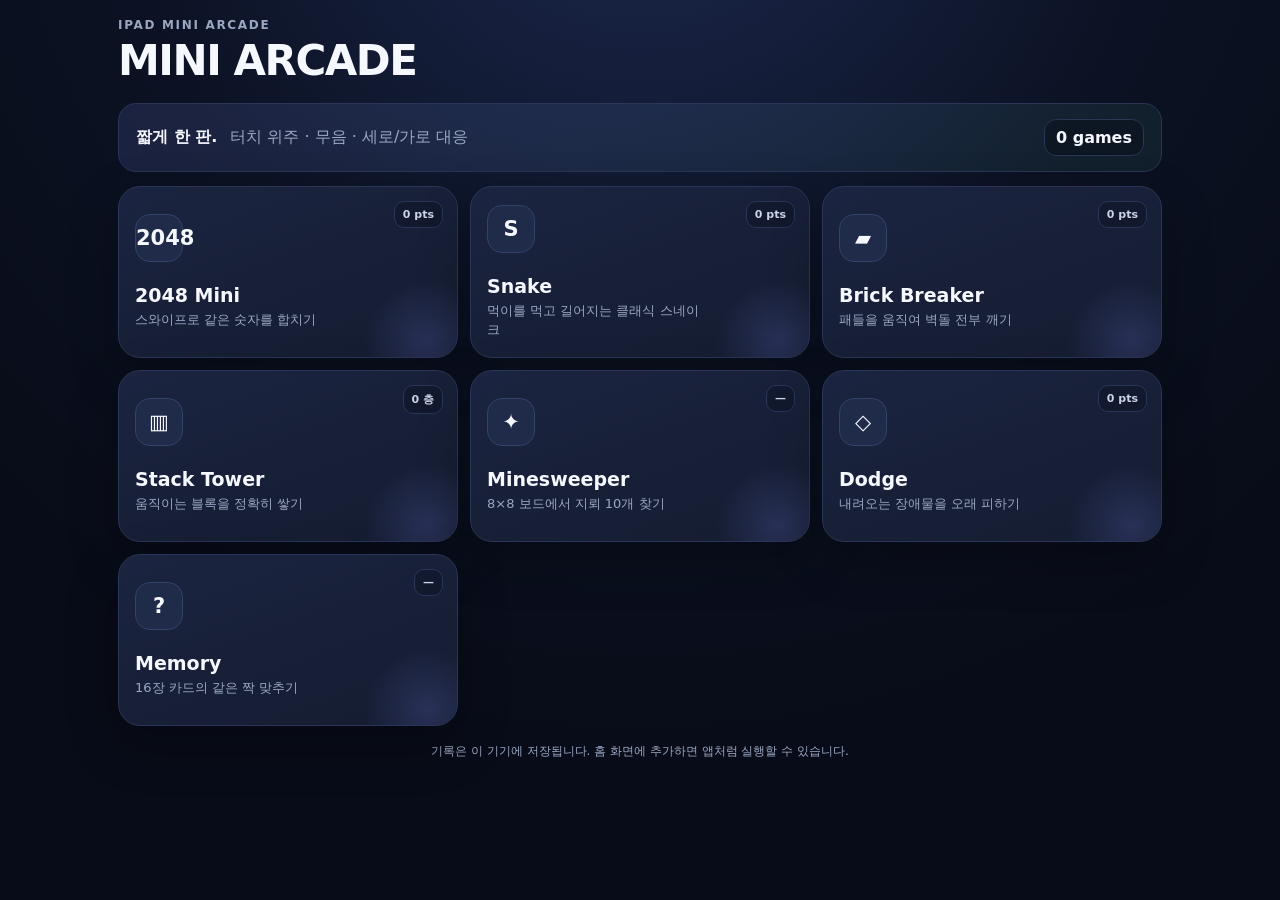
==== index.html @ ba488bd4 "Add files via upload" ====
<!DOCTYPE html>
<html lang="ko">
<head>
  <meta charset="UTF-8" />
  <meta name="viewport" content="width=device-width,initial-scale=1,viewport-fit=cover,user-scalable=no" />
  <meta name="theme-color" content="#0b1020" />
  <meta name="apple-mobile-web-app-capable" content="yes" />
  <meta name="apple-mobile-web-app-status-bar-style" content="black-translucent" />
  <meta name="apple-mobile-web-app-title" content="Mini Arcade" />
  <title>Mini Arcade</title>
  <link rel="manifest" href="manifest.webmanifest" />
  <link rel="icon" href="icon.svg" type="image/svg+xml" />
  <link rel="stylesheet" href="styles.css" />
</head>
<body>
  <main id="app" class="app-shell">
    <header class="topbar">
      <div>
        <p class="eyebrow">IPAD MINI ARCADE</p>
        <h1 id="screenTitle">MINI ARCADE</h1>
      </div>
      <div class="top-actions">
        <button id="pauseBtn" class="icon-btn hidden" type="button" aria-label="일시정지">Ⅱ</button>
        <button id="homeBtn" class="icon-btn hidden" type="button" aria-label="게임 선택으로 돌아가기">⌂</button>
      </div>
    </header>

    <section id="homeScreen" class="screen active" aria-labelledby="screenTitle">
      <div class="intro-panel">
        <div>
          <strong>짧게 한 판.</strong>
          <span>터치 위주 · 무음 · 세로/가로 대응</span>
        </div>
        <div class="session-badge"><span id="playedCount">0</span> games</div>
      </div>
      <div id="gameGrid" class="game-grid"></div>
      <p class="home-note">기록은 이 기기에 저장됩니다. 홈 화면에 추가하면 앱처럼 실행할 수 있습니다.</p>
    </section>

    <section id="gameScreen" class="screen" aria-live="polite">
      <div class="game-head">
        <div>
          <p id="gameKicker" class="eyebrow"></p>
          <h2 id="gameName"></h2>
          <p id="gameHelp" class="game-help"></p>
        </div>
        <div id="gameStats" class="stats"></div>
      </div>
      <div id="gameStage" class="game-stage"></div>
    </section>
  </main>

  <div id="toast" class="toast" role="status" aria-live="polite"></div>
  <script src="app.js" defer></script>
</body>
</html>
---- styles.css ----
:root{
  --bg:#080c18;
  --bg2:#11172a;
  --card:#151c31;
  --card2:#1b2440;
  --line:#2a3557;
  --text:#f6f8ff;
  --muted:#9aa7c2;
  --accent:#7f8cff;
  --accent2:#5ce0b4;
  --danger:#ff6f8e;
  --warn:#ffd166;
  --safe-top:max(18px,env(safe-area-inset-top));
  --safe-bottom:max(18px,env(safe-area-inset-bottom));
  --shadow:0 18px 50px rgba(0,0,0,.28);
}
*{box-sizing:border-box;-webkit-tap-highlight-color:transparent}
html,body{margin:0;min-height:100%;background:radial-gradient(circle at 50% -20%,#1d2a51 0,#0c1223 42%,var(--bg) 75%);color:var(--text);font-family:-apple-system,BlinkMacSystemFont,"SF Pro Display","Pretendard","Noto Sans KR",system-ui,sans-serif;overscroll-behavior:none}
body{min-height:100svh;touch-action:manipulation}
button{font:inherit;color:inherit;border:0}
button:focus-visible{outline:3px solid #c5cbff;outline-offset:3px}
.hidden{display:none!important}
.app-shell{width:min(1100px,100%);margin:0 auto;padding:var(--safe-top) clamp(14px,3vw,28px) var(--safe-bottom)}
.topbar{display:flex;align-items:center;justify-content:space-between;gap:18px;margin-bottom:18px}
.eyebrow{margin:0 0 4px;color:var(--muted);font-size:12px;font-weight:800;letter-spacing:.14em}
h1,h2{margin:0;letter-spacing:-.035em} h1{font-size:clamp(28px,4vw,42px)} h2{font-size:clamp(26px,4vw,38px)}
.top-actions{display:flex;gap:9px}.icon-btn{width:48px;height:48px;border:1px solid var(--line);border-radius:15px;background:rgba(21,28,49,.92);font-weight:900;font-size:20px;box-shadow:var(--shadow)}
.screen{display:none}.screen.active{display:block}
.intro-panel{display:flex;justify-content:space-between;align-items:center;gap:14px;padding:15px 17px;margin-bottom:14px;border:1px solid var(--line);border-radius:18px;background:linear-gradient(135deg,rgba(127,140,255,.14),rgba(92,224,180,.07));color:var(--muted)}
.intro-panel strong{color:var(--text);margin-right:8px}.session-badge{white-space:nowrap;border:1px solid var(--line);background:rgba(8,12,24,.45);padding:8px 11px;border-radius:12px;font-weight:800;color:var(--text)}
.game-grid{display:grid;grid-template-columns:repeat(2,minmax(0,1fr));gap:12px}.game-card{position:relative;min-height:156px;padding:16px;text-align:left;border:1px solid var(--line);border-radius:22px;background:linear-gradient(160deg,var(--card2),var(--card));box-shadow:var(--shadow);overflow:hidden;transition:transform .1s ease,border-color .15s ease}
.game-card:active{transform:scale(.985);border-color:var(--accent)}.game-card::after{content:"";position:absolute;right:-35px;bottom:-50px;width:130px;height:130px;border-radius:50%;background:radial-gradient(circle,rgba(127,140,255,.18),transparent 68%)}
.game-icon{width:48px;height:48px;display:grid;place-items:center;margin-bottom:22px;border-radius:15px;background:#202a49;border:1px solid #344267;font-weight:900;font-size:21px}.game-card h3{margin:0;font-size:19px}.game-card p{margin:5px 0 0;max-width:26ch;color:var(--muted);font-size:13px;line-height:1.4}.card-record{position:absolute;right:14px;top:14px;color:#cbd2e9;font-size:11px;font-weight:800;padding:6px 8px;border:1px solid var(--line);border-radius:10px;background:rgba(8,12,24,.34)}
.home-note{margin:16px 4px 0;color:var(--muted);text-align:center;font-size:12px;line-height:1.5}
.game-head{display:flex;justify-content:space-between;align-items:flex-start;gap:16px;margin-bottom:12px}.game-help{margin:7px 0 0;color:var(--muted);line-height:1.45;font-size:13px}.stats{display:flex;justify-content:flex-end;gap:8px;flex-wrap:wrap;max-width:52%}.stat{min-width:76px;padding:9px 11px;border:1px solid var(--line);border-radius:13px;background:var(--card);text-align:center}.stat small{display:block;color:var(--muted);font-size:10px;margin-bottom:2px}.stat strong{font-size:16px}
.game-stage{min-height:420px;border:1px solid var(--line);border-radius:24px;background:rgba(14,20,37,.88);box-shadow:var(--shadow);padding:clamp(14px,2.3vw,22px);overflow:hidden;position:relative}
.primary-btn,.secondary-btn{min-height:50px;padding:11px 17px;border-radius:14px;font-weight:850}.primary-btn{background:var(--accent);color:white}.secondary-btn{background:var(--card2);border:1px solid var(--line)}.button-row{display:flex;gap:9px;flex-wrap:wrap;margin-top:14px}.button-row>*{flex:1 1 140px}
.center-stack{display:flex;min-height:360px;flex-direction:column;align-items:center;justify-content:center;gap:14px;text-align:center}.big-score{font-size:clamp(42px,10vw,88px);font-weight:950;letter-spacing:-.06em}.subtle{color:var(--muted);font-size:13px}
/* 2048 */
.g2048-wrap{width:min(580px,100%);margin:0 auto}.g2048-board{display:grid;grid-template-columns:repeat(4,1fr);gap:9px;padding:9px;border-radius:20px;background:#202845;touch-action:none}.g2048-cell{aspect-ratio:1;border-radius:14px;display:grid;place-items:center;background:#2b3554;font-weight:950;font-size:clamp(21px,6vw,38px);transition:transform .08s ease}.v2{background:#e8e9ef;color:#252b3a}.v4{background:#d8defa;color:#252b3a}.v8{background:#9eaaff}.v16{background:#7f8cff}.v32{background:#6a73d8}.v64{background:#5b63c0}.v128{background:#56d4b0;color:#08251d}.v256{background:#37c79d;color:#08251d}.v512{background:#ffd166;color:#3a2a00}.v1024{background:#f2ab56;color:#3a2100}.v2048{background:#ff7a90;color:white}.swipe-pad{display:grid;grid-template-columns:repeat(3,56px);justify-content:center;gap:7px;margin-top:14px}.swipe-pad button{height:50px;border-radius:12px;background:var(--card2);border:1px solid var(--line);font-weight:900}.swipe-pad .blank{visibility:hidden}
/* canvas games */
.canvas-wrap{position:relative;width:min(760px,100%);margin:0 auto}.game-canvas{display:block;width:100%;height:auto;max-height:64svh;border-radius:18px;background:#080e1b;border:1px solid var(--line);touch-action:none}.overlay{position:absolute;inset:0;display:grid;place-items:center;border-radius:18px;background:rgba(5,8,16,.58);backdrop-filter:blur(4px)}.overlay-card{text-align:center;padding:20px}.overlay-card h3{font-size:30px;margin:0 0 8px}.dpad{display:grid;grid-template-columns:repeat(3,54px);gap:7px;justify-content:center;margin-top:12px}.dpad button{height:50px;border-radius:12px;background:var(--card2);border:1px solid var(--line);font-size:20px;font-weight:900}.dpad .blank{visibility:hidden}
/* mines */
.mines-toolbar{display:flex;justify-content:space-between;align-items:center;gap:10px;margin-bottom:12px}.mode-toggle{display:flex;padding:4px;background:#10172a;border:1px solid var(--line);border-radius:13px}.mode-toggle button{min-height:40px;padding:7px 12px;border-radius:10px;background:transparent;color:var(--muted);font-weight:800}.mode-toggle button.active{background:var(--accent);color:white}.mines-grid{display:grid;grid-template-columns:repeat(8,minmax(0,1fr));gap:4px;width:min(620px,100%);margin:0 auto}.mine-cell{aspect-ratio:1;border-radius:8px;background:#253052;border:1px solid #344265;font-size:clamp(13px,3.5vw,23px);font-weight:900;touch-action:manipulation}.mine-cell.open{background:#11182b;border-color:#202a46}.mine-cell.flag{background:#3a3150}.n1{color:#78a8ff}.n2{color:#67d7a9}.n3{color:#ff8c9c}.n4{color:#b59cff}.n5{color:#ffb67a}.n6{color:#6be0e8}.n7{color:#fff}.n8{color:#adb5c9}
/* memory */
.memory-grid{display:grid;grid-template-columns:repeat(4,minmax(0,1fr));gap:9px;width:min(620px,100%);margin:0 auto}.memory-card{aspect-ratio:1;border-radius:14px;background:#253052;border:1px solid #35456f;font-size:clamp(25px,7vw,46px);font-weight:900;transform-style:preserve-3d}.memory-card.open{background:#6874dc}.memory-card.matched{opacity:.26;pointer-events:none}
.toast{position:fixed;left:50%;bottom:max(22px,env(safe-area-inset-bottom));transform:translate(-50%,20px);padding:11px 15px;border-radius:13px;background:#eef1ff;color:#141a2a;font-size:13px;font-weight:850;opacity:0;pointer-events:none;transition:.2s ease;z-index:50;box-shadow:0 12px 35px rgba(0,0,0,.35)}.toast.show{opacity:1;transform:translate(-50%,0)}
@media (min-width:760px){.game-grid{grid-template-columns:repeat(3,minmax(0,1fr))}.game-card{min-height:172px}.game-stage{min-height:520px}.memory-grid{gap:12px}.mine-cell{border-radius:10px}}
@media (orientation:landscape) and (max-height:650px){.app-shell{padding-top:12px}.topbar{margin-bottom:10px}.game-stage{min-height:330px;padding:12px}.game-head{margin-bottom:8px}.game-canvas{max-height:70svh}.game-card{min-height:128px}.game-icon{margin-bottom:12px}}
@media (max-width:520px){.intro-panel{align-items:flex-start;flex-direction:column}.game-head{flex-direction:column}.stats{max-width:none;justify-content:flex-start}.game-stage{min-height:390px}.game-grid{gap:9px}.game-card{min-height:145px;padding:14px}.game-icon{margin-bottom:16px}}
@media (prefers-reduced-motion:reduce){*{scroll-behavior:auto!important;transition:none!important;animation:none!important}}
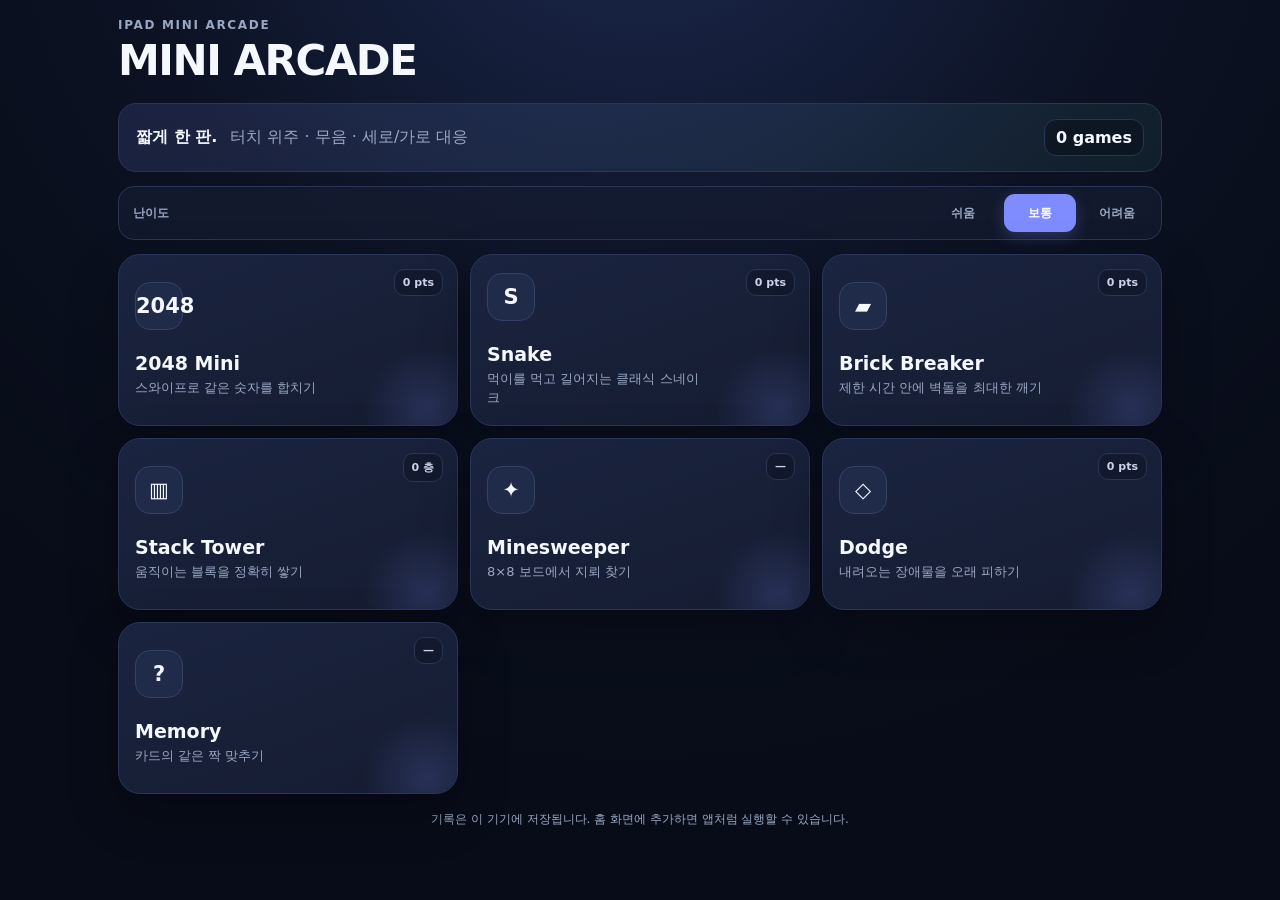
==== commit 88f5969b: "Add files via upload" ====
--- a/index.html
+++ b/index.html
@@ -10,7 +10,7 @@
   <title>Mini Arcade</title>
   <link rel="manifest" href="manifest.webmanifest" />
   <link rel="icon" href="icon.svg" type="image/svg+xml" />
-  <link rel="stylesheet" href="styles.css" />
+  <link rel="stylesheet" href="styles.css?v=4" />
 </head>
 <body>
   <main id="app" class="app-shell">
@@ -33,6 +33,14 @@
         </div>
         <div class="session-badge"><span id="playedCount">0</span> games</div>
       </div>
+      <div class="difficulty-bar" aria-label="난이도 선택">
+        <span>난이도</span>
+        <div class="difficulty-options">
+          <button type="button" data-difficulty="easy">쉬움</button>
+          <button type="button" data-difficulty="normal">보통</button>
+          <button type="button" data-difficulty="hard">어려움</button>
+        </div>
+      </div>
       <div id="gameGrid" class="game-grid"></div>
       <p class="home-note">기록은 이 기기에 저장됩니다. 홈 화면에 추가하면 앱처럼 실행할 수 있습니다.</p>
     </section>
@@ -51,6 +59,6 @@
   </main>
 
   <div id="toast" class="toast" role="status" aria-live="polite"></div>
-  <script src="app.js" defer></script>
+  <script src="app.js?v=4" defer></script>
 </body>
 </html>
--- a/styles.css
+++ b/styles.css
@@ -28,6 +28,8 @@
 .screen{display:none}.screen.active{display:block}
 .intro-panel{display:flex;justify-content:space-between;align-items:center;gap:14px;padding:15px 17px;margin-bottom:14px;border:1px solid var(--line);border-radius:18px;background:linear-gradient(135deg,rgba(127,140,255,.14),rgba(92,224,180,.07));color:var(--muted)}
 .intro-panel strong{color:var(--text);margin-right:8px}.session-badge{white-space:nowrap;border:1px solid var(--line);background:rgba(8,12,24,.45);padding:8px 11px;border-radius:12px;font-weight:800;color:var(--text)}
+.difficulty-bar{display:flex;align-items:center;justify-content:space-between;gap:12px;margin:0 0 14px;padding:7px 8px 7px 14px;border:1px solid var(--line);border-radius:16px;background:rgba(21,28,49,.72);font-size:12px;font-weight:850;color:var(--muted)}
+.difficulty-options{display:grid;grid-template-columns:repeat(3,1fr);gap:5px}.difficulty-options button{min-width:72px;min-height:38px;padding:6px 10px;border-radius:11px;background:transparent;color:var(--muted);font-weight:850}.difficulty-options button.active{background:var(--accent);color:white;box-shadow:0 5px 16px rgba(127,140,255,.25)}
 .game-grid{display:grid;grid-template-columns:repeat(2,minmax(0,1fr));gap:12px}.game-card{position:relative;min-height:156px;padding:16px;text-align:left;border:1px solid var(--line);border-radius:22px;background:linear-gradient(160deg,var(--card2),var(--card));box-shadow:var(--shadow);overflow:hidden;transition:transform .1s ease,border-color .15s ease}
 .game-card:active{transform:scale(.985);border-color:var(--accent)}.game-card::after{content:"";position:absolute;right:-35px;bottom:-50px;width:130px;height:130px;border-radius:50%;background:radial-gradient(circle,rgba(127,140,255,.18),transparent 68%)}
 .game-icon{width:48px;height:48px;display:grid;place-items:center;margin-bottom:22px;border-radius:15px;background:#202a49;border:1px solid #344267;font-weight:900;font-size:21px}.game-card h3{margin:0;font-size:19px}.game-card p{margin:5px 0 0;max-width:26ch;color:var(--muted);font-size:13px;line-height:1.4}.card-record{position:absolute;right:14px;top:14px;color:#cbd2e9;font-size:11px;font-weight:800;padding:6px 8px;border:1px solid var(--line);border-radius:10px;background:rgba(8,12,24,.34)}
@@ -48,4 +50,37 @@
 @media (min-width:760px){.game-grid{grid-template-columns:repeat(3,minmax(0,1fr))}.game-card{min-height:172px}.game-stage{min-height:520px}.memory-grid{gap:12px}.mine-cell{border-radius:10px}}
 @media (orientation:landscape) and (max-height:650px){.app-shell{padding-top:12px}.topbar{margin-bottom:10px}.game-stage{min-height:330px;padding:12px}.game-head{margin-bottom:8px}.game-canvas{max-height:70svh}.game-card{min-height:128px}.game-icon{margin-bottom:12px}}
 @media (max-width:520px){.intro-panel{align-items:flex-start;flex-direction:column}.game-head{flex-direction:column}.stats{max-width:none;justify-content:flex-start}.game-stage{min-height:390px}.game-grid{gap:9px}.game-card{min-height:145px;padding:14px}.game-icon{margin-bottom:16px}}
+
+/* Galaxy S24 Ultra portrait edition (19.5:9) */
+body.s24-mode{min-height:100dvh;background:radial-gradient(circle at 50% -8%,#223264 0,#0c1223 34%,var(--bg) 72%)}
+body.s24-mode .app-shell{width:min(100%,480px);min-height:100dvh;padding:calc(env(safe-area-inset-top) + 10px) 12px calc(env(safe-area-inset-bottom) + 12px)}
+body.s24-mode .topbar{margin-bottom:10px;gap:10px}
+body.s24-mode h1{font-size:28px}body.s24-mode h2{font-size:24px}
+body.s24-mode .eyebrow{font-size:10px;margin-bottom:2px}
+body.s24-mode .icon-btn{width:44px;height:44px;border-radius:13px}
+body.s24-mode .intro-panel{padding:11px 13px;margin-bottom:10px;border-radius:15px;flex-direction:row;align-items:center;font-size:12px}
+body.s24-mode .intro-panel strong{display:block;margin:0 0 2px}
+body.s24-mode .session-badge{padding:7px 9px}
+body.s24-mode .difficulty-bar{margin-bottom:8px;padding:5px 5px 5px 11px;border-radius:13px}
+body.s24-mode .difficulty-options button{min-width:60px;min-height:34px;padding:5px 7px;font-size:11px}
+body.s24-mode .game-grid{grid-template-columns:repeat(2,minmax(0,1fr));gap:8px}
+body.s24-mode .game-card{min-height:124px;padding:12px;border-radius:17px;box-shadow:0 10px 28px rgba(0,0,0,.24)}
+body.s24-mode .game-icon{width:39px;height:39px;margin-bottom:12px;border-radius:12px;font-size:17px}
+body.s24-mode .game-card h3{font-size:16px}body.s24-mode .game-card p{margin-top:3px;font-size:11px;line-height:1.3}
+body.s24-mode .card-record{right:9px;top:9px;padding:5px 6px;font-size:9px}
+body.s24-mode .home-note{margin-top:10px;font-size:10px}
+body.s24-mode .game-head{margin-bottom:8px;gap:8px}
+body.s24-mode .game-help{margin-top:4px;font-size:11px;line-height:1.35}
+body.s24-mode .stats{gap:5px}body.s24-mode .stat{min-width:64px;padding:6px 8px;border-radius:11px}
+body.s24-mode .stat small{font-size:8px}body.s24-mode .stat strong{font-size:14px}
+body.s24-mode .game-stage{min-height:0;padding:10px;border-radius:18px}
+body.s24-mode .game-canvas{max-height:calc(100dvh - 205px);border-radius:14px}
+body.s24-mode .g2048-wrap{width:min(100%,430px)}body.s24-mode .g2048-board{gap:6px;padding:6px;border-radius:15px}
+body.s24-mode .g2048-cell{border-radius:10px;font-size:clamp(20px,8vw,34px)}
+body.s24-mode .swipe-pad,body.s24-mode .dpad{margin-top:9px;gap:5px}
+body.s24-mode .swipe-pad button,body.s24-mode .dpad button{height:44px}
+body.s24-mode .button-row{margin-top:9px}body.s24-mode .primary-btn,body.s24-mode .secondary-btn{min-height:46px}
+body.s24-mode .mines-toolbar{margin-bottom:8px}body.s24-mode .mines-grid{gap:3px}
+body.s24-mode .memory-grid{gap:6px}body.s24-mode .memory-card{border-radius:10px}
+@media (orientation:landscape){body.s24-mode .app-shell{width:min(100%,1000px)}body.s24-mode .game-grid{grid-template-columns:repeat(4,minmax(0,1fr))}body.s24-mode .game-card{min-height:112px}body.s24-mode .game-canvas{max-height:calc(100dvh - 145px)}}
 @media (prefers-reduced-motion:reduce){*{scroll-behavior:auto!important;transition:none!important;animation:none!important}}
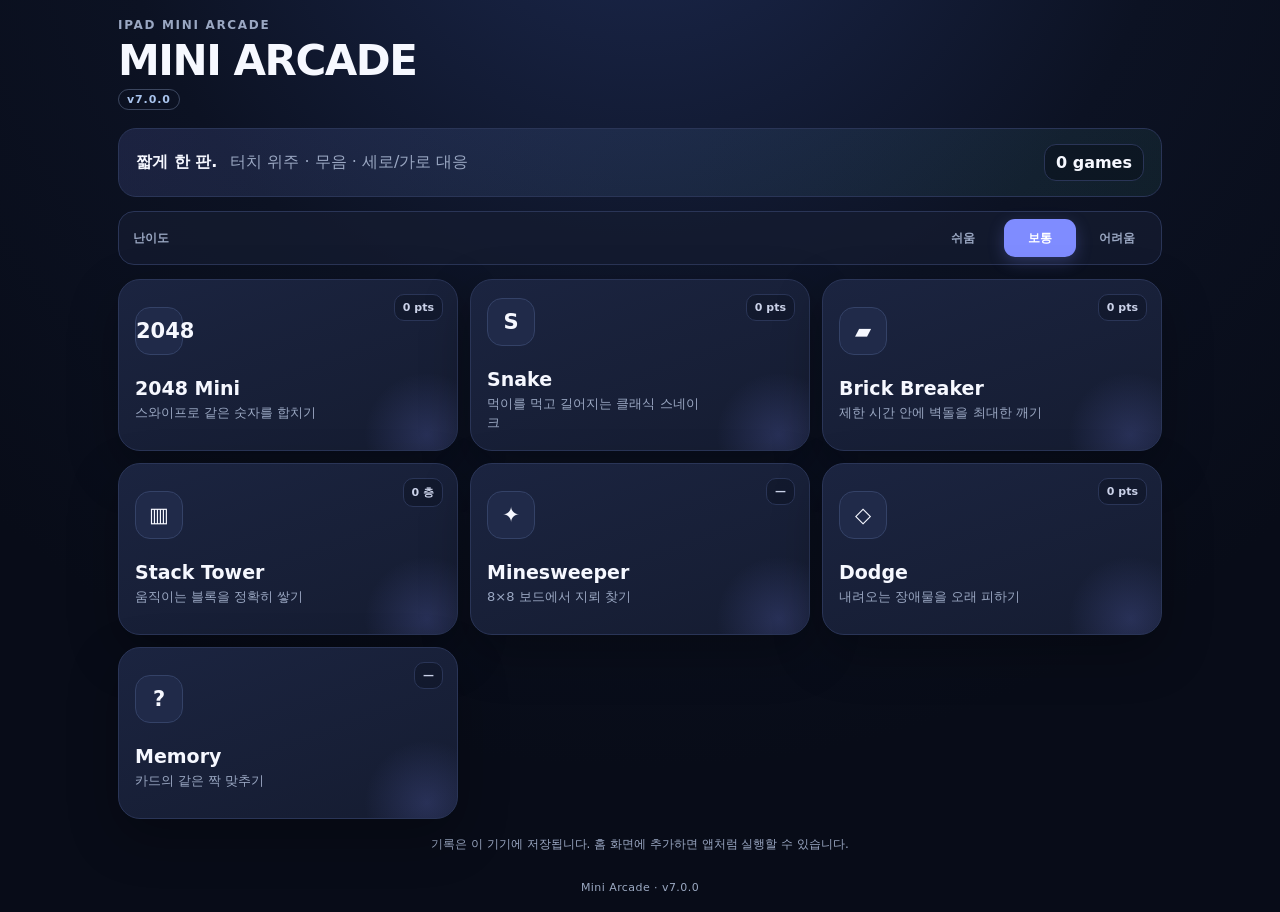
==== commit 18ee23c4: "Add files via upload" ====
--- a/index.html
+++ b/index.html
@@ -10,7 +10,7 @@
   <title>Mini Arcade</title>
   <link rel="manifest" href="manifest.webmanifest" />
   <link rel="icon" href="icon.svg" type="image/svg+xml" />
-  <link rel="stylesheet" href="styles.css?v=4" />
+  <link rel="stylesheet" href="styles.css?v=7" />
 </head>
 <body>
   <main id="app" class="app-shell">
@@ -18,6 +18,7 @@
       <div>
         <p class="eyebrow">IPAD MINI ARCADE</p>
         <h1 id="screenTitle">MINI ARCADE</h1>
+        <span class="app-version" aria-label="앱 버전">v7.0.0</span>
       </div>
       <div class="top-actions">
         <button id="pauseBtn" class="icon-btn hidden" type="button" aria-label="일시정지">Ⅱ</button>
@@ -57,8 +58,9 @@
       <div id="gameStage" class="game-stage"></div>
     </section>
   </main>
+  <div class="version-footer" aria-label="현재 앱 버전">Mini Arcade · v7.0.0</div>
 
   <div id="toast" class="toast" role="status" aria-live="polite"></div>
-  <script src="app.js?v=4" defer></script>
+  <script src="app.js?v=7" defer></script>
 </body>
 </html>
--- a/styles.css
+++ b/styles.css
@@ -84,3 +84,19 @@
 body.s24-mode .memory-grid{gap:6px}body.s24-mode .memory-card{border-radius:10px}
 @media (orientation:landscape){body.s24-mode .app-shell{width:min(100%,1000px)}body.s24-mode .game-grid{grid-template-columns:repeat(4,minmax(0,1fr))}body.s24-mode .game-card{min-height:112px}body.s24-mode .game-canvas{max-height:calc(100dvh - 145px)}}
 @media (prefers-reduced-motion:reduce){*{scroll-behavior:auto!important;transition:none!important;animation:none!important}}
+
+/* 2048 cheat controls */
+.cheats2048{margin-top:16px;padding:14px;border:1px solid var(--line);border-radius:16px;background:var(--card2)}
+.cheats2048[hidden]{display:none!important}
+.cheat-row{display:flex;align-items:center;flex-wrap:wrap;gap:8px;margin-bottom:12px}
+.cheat-row label{font-weight:700;font-size:13px}
+.cheat-row button,.cheat-row select,.cheat-row input{border:1px solid var(--line);border-radius:9px;padding:9px;background:var(--card);color:inherit;min-height:40px}
+.cheat-row input{width:120px;max-width:100%}
+.cheat-row button.cheat-selected{outline:2px solid #56d4b0}
+.cheat-hint{font-size:13px;opacity:.85;margin:6px 0 14px}
+.cheat-check{display:flex;gap:8px;align-items:center;font-size:14px}
+.g2048-cell.cheat-editable{cursor:pointer;outline:1px dashed rgba(255,255,255,.3)}
+
+/* Visible build version on both layouts */
+.app-version { display:inline-block; margin-top:4px; padding:3px 8px; border:1px solid rgba(150,170,210,.35); border-radius:999px; color:#a9c4ed; font-size:11px; font-weight:700; letter-spacing:.08em; }
+.version-footer { text-align:center; font-size:11px; color:#9caac3; padding:10px 12px 18px; letter-spacing:.04em; }
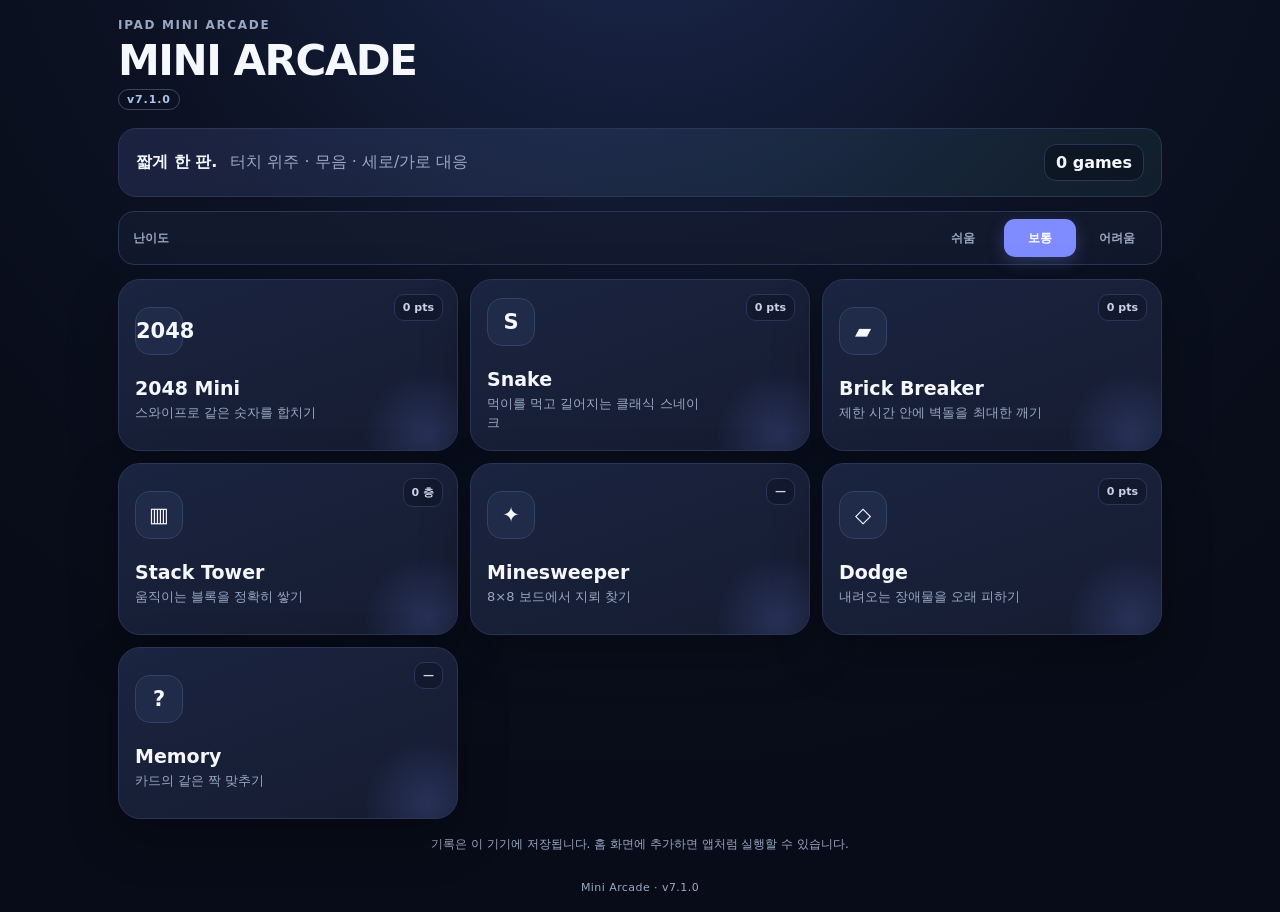
==== commit ba2caafd: "Add files via upload" ====
--- a/index.html
+++ b/index.html
@@ -10,7 +10,7 @@
   <title>Mini Arcade</title>
   <link rel="manifest" href="manifest.webmanifest" />
   <link rel="icon" href="icon.svg" type="image/svg+xml" />
-  <link rel="stylesheet" href="styles.css?v=7" />
+  <link rel="stylesheet" href="styles.css?v=8" />
 </head>
 <body>
   <main id="app" class="app-shell">
@@ -18,7 +18,7 @@
       <div>
         <p class="eyebrow">IPAD MINI ARCADE</p>
         <h1 id="screenTitle">MINI ARCADE</h1>
-        <span class="app-version" aria-label="앱 버전">v7.0.0</span>
+        <span class="app-version" aria-label="앱 버전">v7.1.0</span>
       </div>
       <div class="top-actions">
         <button id="pauseBtn" class="icon-btn hidden" type="button" aria-label="일시정지">Ⅱ</button>
@@ -58,9 +58,9 @@
       <div id="gameStage" class="game-stage"></div>
     </section>
   </main>
-  <div class="version-footer" aria-label="현재 앱 버전">Mini Arcade · v7.0.0</div>
+  <div class="version-footer" aria-label="현재 앱 버전">Mini Arcade · v7.1.0</div>
 
   <div id="toast" class="toast" role="status" aria-live="polite"></div>
-  <script src="app.js?v=7" defer></script>
+  <script src="app.js?v=8" defer></script>
 </body>
 </html>
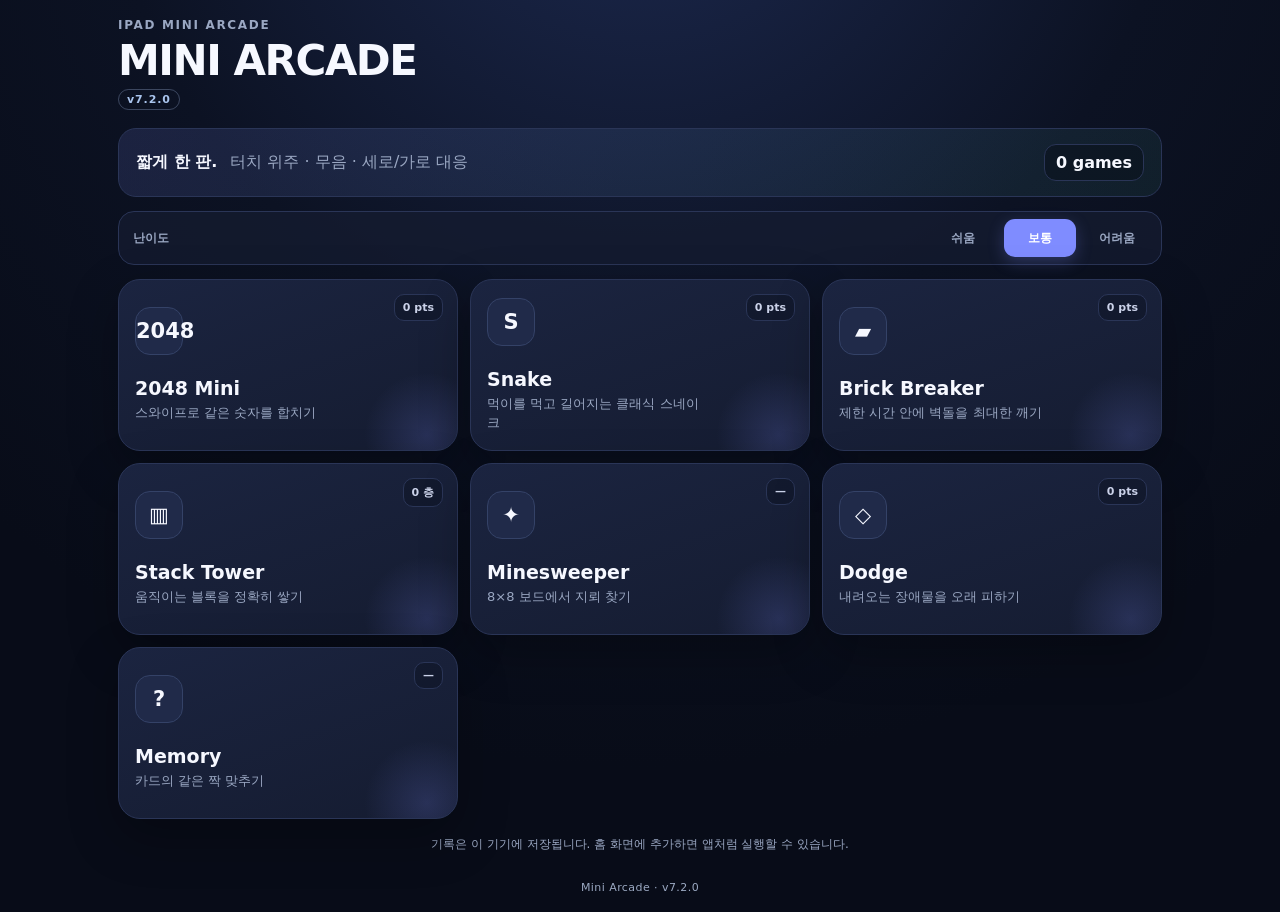
==== commit 3d46d47c: "Add files via upload" ====
--- a/index.html
+++ b/index.html
@@ -10,7 +10,7 @@
   <title>Mini Arcade</title>
   <link rel="manifest" href="manifest.webmanifest" />
   <link rel="icon" href="icon.svg" type="image/svg+xml" />
-  <link rel="stylesheet" href="styles.css?v=8" />
+  <link rel="stylesheet" href="styles.css?v=9" />
 </head>
 <body>
   <main id="app" class="app-shell">
@@ -18,7 +18,7 @@
       <div>
         <p class="eyebrow">IPAD MINI ARCADE</p>
         <h1 id="screenTitle">MINI ARCADE</h1>
-        <span class="app-version" aria-label="앱 버전">v7.1.0</span>
+        <span class="app-version" aria-label="앱 버전">v7.2.0</span>
       </div>
       <div class="top-actions">
         <button id="pauseBtn" class="icon-btn hidden" type="button" aria-label="일시정지">Ⅱ</button>
@@ -58,9 +58,9 @@
       <div id="gameStage" class="game-stage"></div>
     </section>
   </main>
-  <div class="version-footer" aria-label="현재 앱 버전">Mini Arcade · v7.1.0</div>
+  <div class="version-footer" aria-label="현재 앱 버전">Mini Arcade · v7.2.0</div>
 
   <div id="toast" class="toast" role="status" aria-live="polite"></div>
-  <script src="app.js?v=8" defer></script>
+  <script src="app.js?v=9" defer></script>
 </body>
 </html>
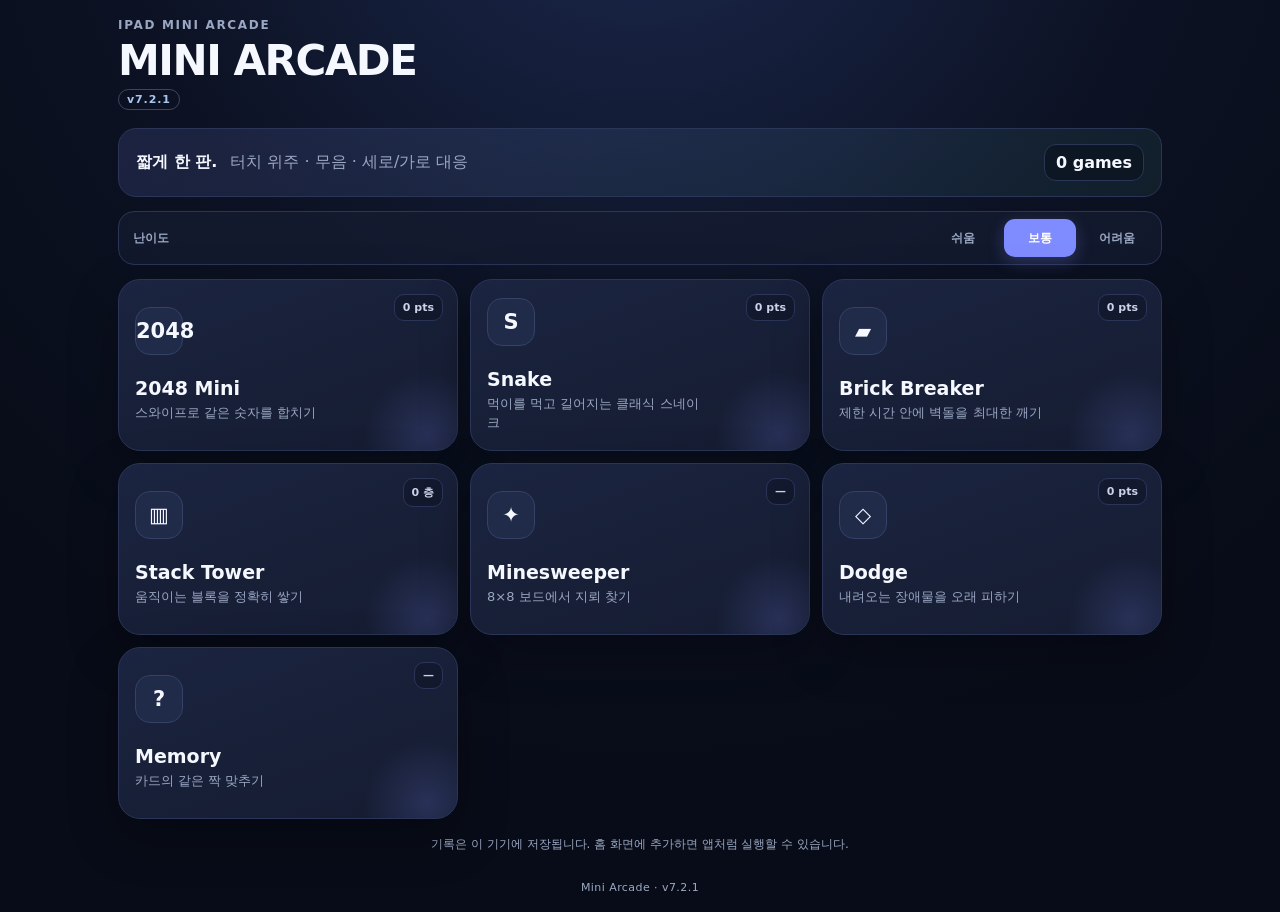
==== commit 9a1120e9: "Add files via upload" ====
--- a/index.html
+++ b/index.html
@@ -10,7 +10,7 @@
   <title>Mini Arcade</title>
   <link rel="manifest" href="manifest.webmanifest" />
   <link rel="icon" href="icon.svg" type="image/svg+xml" />
-  <link rel="stylesheet" href="styles.css?v=9" />
+  <link rel="stylesheet" href="styles.css?v=10" />
 </head>
 <body>
   <main id="app" class="app-shell">
@@ -18,7 +18,7 @@
       <div>
         <p class="eyebrow">IPAD MINI ARCADE</p>
         <h1 id="screenTitle">MINI ARCADE</h1>
-        <span class="app-version" aria-label="앱 버전">v7.2.0</span>
+        <span class="app-version" aria-label="앱 버전">v7.2.1</span>
       </div>
       <div class="top-actions">
         <button id="pauseBtn" class="icon-btn hidden" type="button" aria-label="일시정지">Ⅱ</button>
@@ -58,9 +58,9 @@
       <div id="gameStage" class="game-stage"></div>
     </section>
   </main>
-  <div class="version-footer" aria-label="현재 앱 버전">Mini Arcade · v7.2.0</div>
+  <div class="version-footer" aria-label="현재 앱 버전">Mini Arcade · v7.2.1</div>
 
   <div id="toast" class="toast" role="status" aria-live="polite"></div>
-  <script src="app.js?v=9" defer></script>
+  <script src="app.js?v=10" defer></script>
 </body>
 </html>
